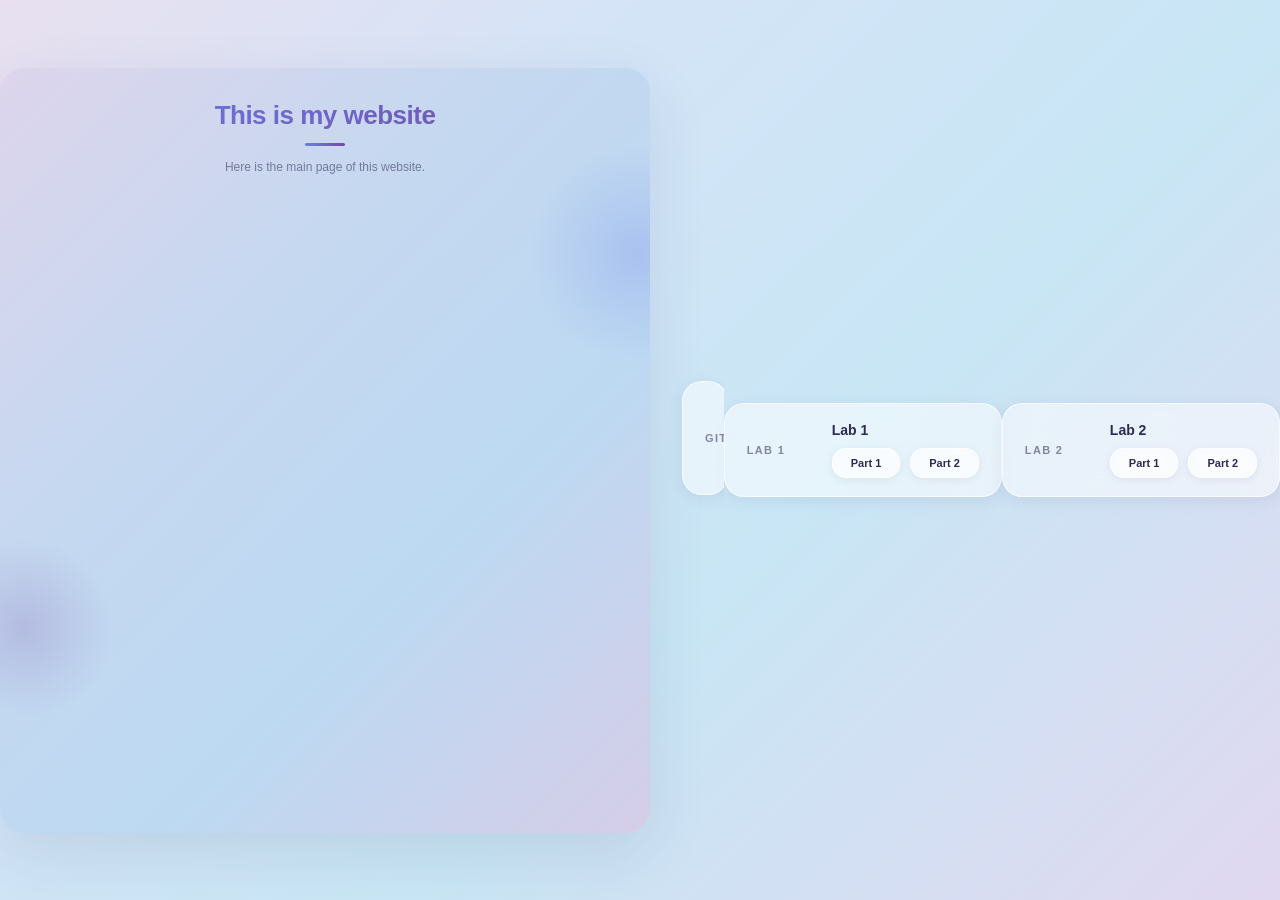
==== index.html @ b0c67c82 "Update index.html" ====
<!doctype html>
<html lang="en">
  <head>
    <meta charset="utf-8" />
        <title>INFT1206 - Home Page </title>
        <!--
        Name: Zijain Yang
        File: index.html
        Date: 2025/05/06
        Lab1 
        -->

        <link rel="stylesheet" href="style.css" />
  </head>
  <body>

    <div class="card-frame">
      <div class="card-header">
        <h1>This is my website</h1>
        <div class="card-divider"></div>
        <p class="card-desc">Here is the main page of this website.</p>
      </div>
    </div>

      <div class="showcase">
        <div class="component-row">
          <div class="component-label">GitHub</div>
          <div class="component-content">
            <h2>GitHub Profile</h2>
            <div class="btn-group">
              <a href="https://github.com/Tom0623/yangz.github.io" class="neu-btn neu-btn-primary" target="_blank">
                Access My GitHub Repository
              </a>
            </div>
          </div>
        </div>
      </div> 

        <div class="component-row">
          <div class="component-label">Lab 1</div>
          <div class="component-content">
            <h3>Lab 1</h3>
            <div class="btn-group">
              <a href="https://tom0623.github.io/yangz.github.io/Lab1/Part%201/index.html" class="neu-btn" target="_blank">
                Part 1
              </a>
              <a href="https://tom0623.github.io/yangz.github.io/Lab1/Part%202/index.html" class="neu-btn" target="_blank">
                Part 2
              </a>
            </div>
          </div>
        </div>

        <div class="component-row">
          <div class="component-label">Lab 2</div>
          <div class="component-content">
            <h3>Lab 2</h3>
            <div class="btn-group">
              <a href="https://tom0623.github.io/yangz.github.io/Lab2/Part%201/index.html" class="neu-btn" target="_blank">
                Part 1
              </a>
              <a href="https://tom0623.github.io/yangz.github.io/Lab2/Part%202/index.html" class="neu-btn" target="_blank">
                Part 2
              </a>
            </div>
          </div>
        </div>
      
      </body>
</html>
---- style.css ----
* { margin: 0; padding: 0; box-sizing: border-box; }

      :root {
        --text: #2D2B55;
        --text-light: rgba(45,43,85,0.55);
        --accent: #667eea;
        --glass: rgba(255, 255, 255, 0.55);
        --glass-hover: rgba(255, 255, 255, 0.72);
        --glass-border: rgba(255, 255, 255, 0.65);
        --glass-shadow: rgba(45, 43, 85, 0.08);
      }

      html, body {
        font-family: 'Inter', 'Noto Sans SC', sans-serif;
        height: 100vh;
        overflow: hidden;
        display: flex;
        align-items: center;
        justify-content: center;
        margin: 0;
        padding: 0;
        /* 浅色渐变背景 */
        background: linear-gradient(135deg, #E8E0F0 0%, #D4E4F7 30%, #C8E6F5 60%, #E0D8F0 100%);
      }

      .card-frame {
        /* 浅色渐变作为卡片内背景 */
        background: linear-gradient(135deg, #DDD5EC 0%, #C5D8F0 35%, #BDD9F2 65%, #D5CDE8 100%);
        border-radius: 24px; /* 建议给外框带一点圆角，更贴合现代 UI */
        overflow: hidden;
        box-shadow: 0 20px 60px rgba(45,43,85,0.1);
        display: flex;
        flex-direction: column;
        width: 90vw;
        max-width: 650px; /* 限制最大宽度，防止在大屏幕上横向拉伸变形 */
        height: 85vh;
        position: relative;
      }

      /* 装饰性背景色块 */
      .card-frame::before {
        content: '';
        position: absolute;
        top: 10%;
        right: -15%;
        width: 220px;
        height: 220px;
        background: radial-gradient(circle, rgba(102,126,234,0.25) 0%, transparent 70%);
        border-radius: 50%;
        z-index: 0;
        pointer-events: none;
      }

      .card-frame::after {
        content: '';
        position: absolute;
        bottom: 15%;
        left: -10%;
        width: 180px;
        height: 180px;
        background: radial-gradient(circle, rgba(118,75,162,0.2) 0%, transparent 70%);
        border-radius: 50%;
        z-index: 0;
        pointer-events: none;
      }

      .card-header { padding: 32px 32px 16px; text-align: center; flex-shrink: 0; position: relative; z-index: 1; }
      .card-header h1 {
        font-size: 26px;
        font-weight: 800;
        color: var(--text);
        margin-bottom: 4px;
        letter-spacing: -0.5px;
        background: linear-gradient(135deg, #667eea, #764ba2);
        -webkit-background-clip: text;
        -webkit-text-fill-color: transparent;
        background-clip: text;
      }
      .card-header p { font-size: 12px; color: var(--text-light); font-weight: 500; }
      
      .card-divider {
        width: 40px;
        height: 3px;
        background: linear-gradient(90deg, #667eea, #764ba2);
        margin: 12px auto 0;
        border-radius: 2px;
      }
      
      .card-desc { font-size: 12px; color: var(--text-light); text-align: center; line-height: 1.6; padding: 12px 28px 0; margin: 0; }

      .showcase {
        flex: 1;
        overflow-y: auto;
        padding: 8px 32px 32px;
        display: flex;
        flex-direction: column;
        gap: 16px;
        position: relative;
        z-index: 1;
      }
      .showcase::-webkit-scrollbar { width: 4px; }
      .showcase::-webkit-scrollbar-track { background: transparent; }
      .showcase::-webkit-scrollbar-thumb { background: rgba(102,126,234,0.2); border-radius: 2px; }

      /* Component Row: 浅色毛玻璃面板 */
      .component-row {
        display: flex;
        align-items: center;
        gap: 20px;
        padding: 18px 22px;
        background: var(--glass);
        backdrop-filter: blur(16px);
        -webkit-backdrop-filter: blur(16px);
        border: 1px solid var(--glass-border);
        box-shadow: 0 4px 16px var(--glass-shadow);
        border-radius: 20px;
        transition: all 0.25s ease;
      }

      .component-row:hover {
        background: var(--glass-hover);
        box-shadow: 0 6px 20px rgba(45,43,85,0.12);
      }

      .component-label { 
        font-size: 11px; 
        font-weight: 800; 
        text-transform: uppercase; 
        letter-spacing: 0.12em; 
        color: var(--text-light); 
        min-width: 65px; 
        flex-shrink: 0; 
      }
      
      /* 核心排版：标题与按钮上下错开，避免拥挤 */
      .component-content { 
        flex: 1; 
        min-width: 0; 
        display: flex; 
        flex-direction: column;
        gap: 10px;
      }

      .component-content h2, .component-content h3 {
        margin: 0;
        color: var(--text);
        font-weight: 700;
      }
      .component-content h2 { font-size: 16px; }
      .component-content h3 { font-size: 14px; }

      /* === Buttons === */
      .btn-group { display: flex; gap: 10px; flex-wrap: wrap; }
      
      /* 重点修复：让 a 标签彻底表现得像个真正的毛玻璃按钮 */
      a.neu-btn {
        display: inline-flex;
        align-items: center;
        justify-content: center;
        text-decoration: none; /* 强行抹除链接自带的下划线 */
        padding: 8px 18px;
        border-radius: 14px;
        font-size: 11px;
        font-weight: 700;
        color: var(--text);
        background: var(--glass);
        backdrop-filter: blur(10px);
        -webkit-backdrop-filter: blur(10px);
        border: 1px solid var(--glass-border);
        box-shadow: 0 2px 8px var(--glass-shadow);
        cursor: pointer;
        transition: all 0.2s ease;
        font-family: inherit;
        white-space: nowrap;
      }
      
      .neu-btn:hover { background: var(--glass-hover); box-shadow: 0 4px 12px rgba(45,43,85,0.12); }
      .neu-btn:active { background: rgba(255,255,255,0.85); }
      
      .neu-btn-primary {
        background: linear-gradient(135deg, rgba(102,126,234,0.2), rgba(118,75,162,0.15));
        border-color: rgba(102,126,234,0.3);
        box-shadow: 0 2px 8px rgba(102,126,234,0.15);
        color: #5A6AE0;
      }
      .neu-btn-primary:hover {
        background: linear-gradient(135deg, rgba(102,126,234,0.3), rgba(118,75,162,0.22));
        box-shadow: 0 4px 14px rgba(102,126,234,0.2);
      }
      .neu-btn-pill { border-radius: 999px; }
      .neu-btn-icon { width: 36px; height: 36px; padding: 0; border-radius: 50%; display: inline-flex; align-items: center; justify-content: center; font-size: 14px; }
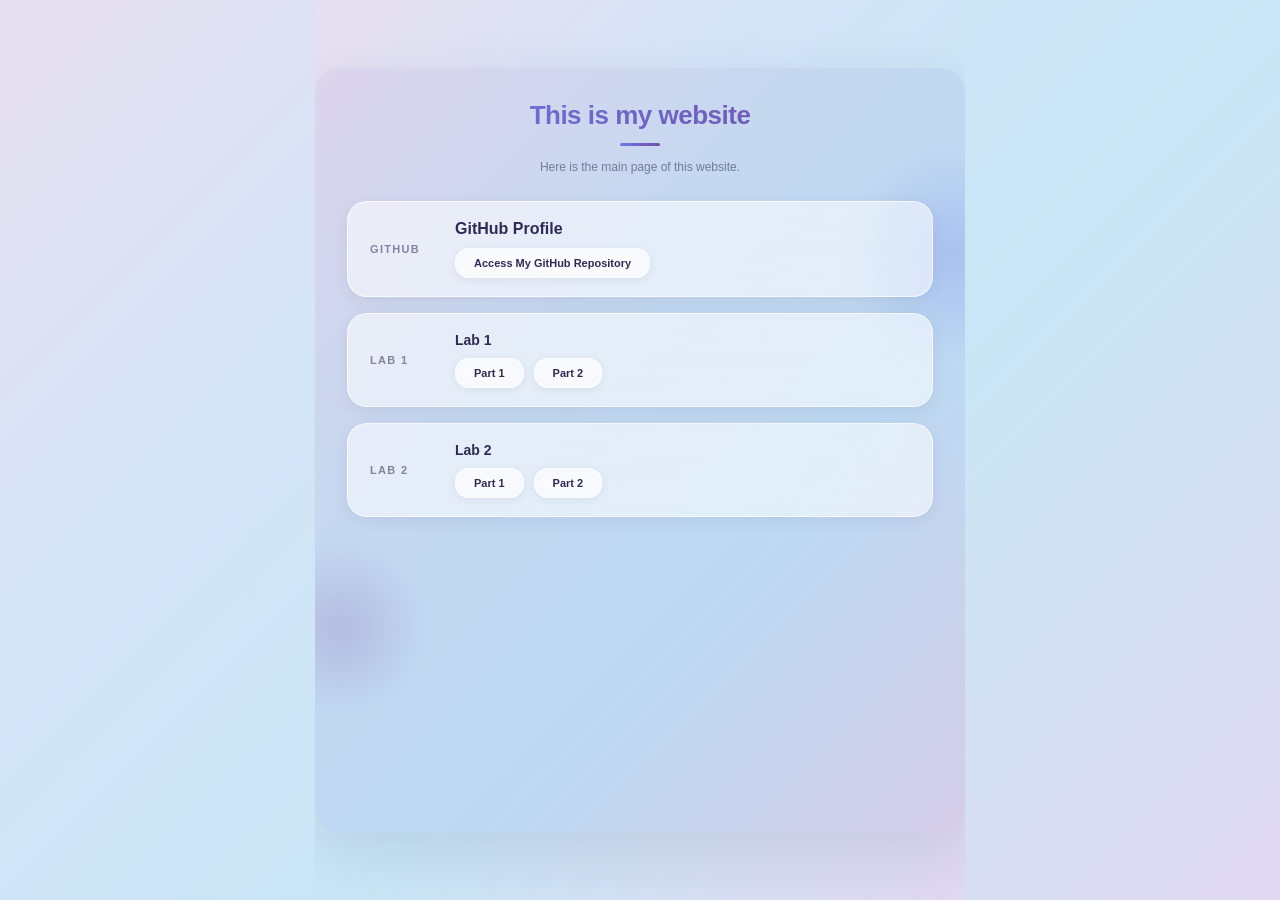
==== commit 04b85581: "Update index.html" ====
--- a/index.html
+++ b/index.html
@@ -20,8 +20,7 @@
         <div class="card-divider"></div>
         <p class="card-desc">Here is the main page of this website.</p>
       </div>
-    </div>
-
+      
       <div class="showcase">
         <div class="component-row">
           <div class="component-label">GitHub</div>
@@ -34,7 +33,6 @@
             </div>
           </div>
         </div>
-      </div> 
 
         <div class="component-row">
           <div class="component-label">Lab 1</div>
@@ -65,6 +63,8 @@
             </div>
           </div>
         </div>
-      
-      </body>
+      </div> 
+    </div>
+
+     </body>
 </html>
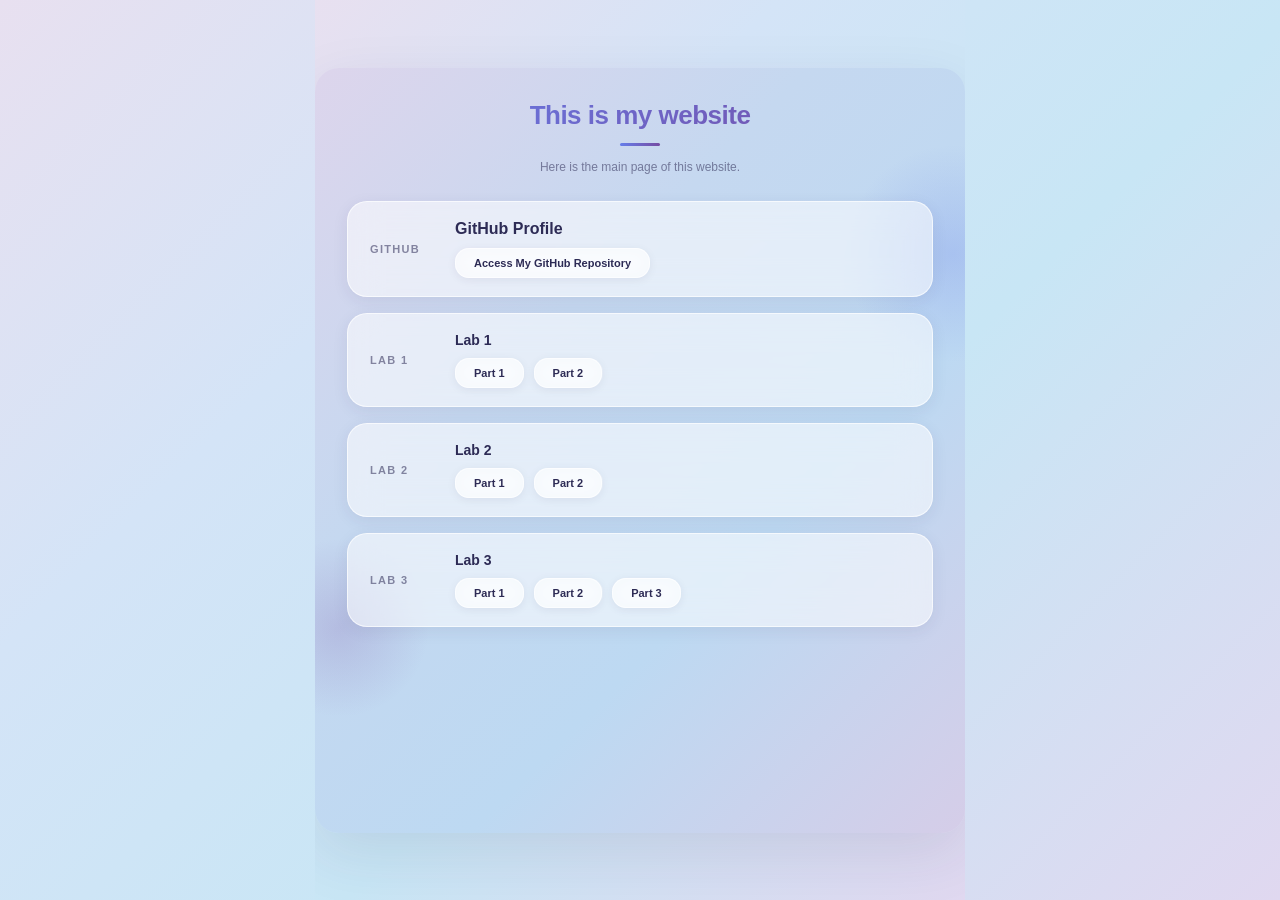
==== commit ccc96423: "mail page" ====
--- a/index.html
+++ b/index.html
@@ -14,57 +14,76 @@
   </head>
   <body>
 
-    <div class="card-frame">
-      <div class="card-header">
-        <h1>This is my website</h1>
-        <div class="card-divider"></div>
-        <p class="card-desc">Here is the main page of this website.</p>
-      </div>
-      
-      <div class="showcase">
-        <div class="component-row">
-          <div class="component-label">GitHub</div>
-          <div class="component-content">
-            <h2>GitHub Profile</h2>
-            <div class="btn-group">
-              <a href="https://github.com/Tom0623/yangz.github.io" class="neu-btn neu-btn-primary" target="_blank">
-                Access My GitHub Repository
-              </a>
-            </div>
+  <div class="card-frame">
+    <div class="card-header">
+      <h1>This is my website</h1>
+      <div class="card-divider"></div>
+      <p class="card-desc">Here is the main page of this website.</p>
+    </div>
+
+    <div class="showcase">
+      <div class="component-row">
+        <div class="component-label">GitHub</div>
+        <div class="component-content">
+          <h2>GitHub Profile</h2>
+          <div class="btn-group">
+            <a href="https://github.com/Tom0623/yangz.github.io" class="neu-btn neu-btn-primary" target="_blank">
+              Access My GitHub Repository
+            </a>
           </div>
         </div>
+      </div>
 
-        <div class="component-row">
-          <div class="component-label">Lab 1</div>
-          <div class="component-content">
-            <h3>Lab 1</h3>
-            <div class="btn-group">
-              <a href="https://tom0623.github.io/yangz.github.io/Lab1/Part%201/index.html" class="neu-btn" target="_blank">
-                Part 1
-              </a>
-              <a href="https://tom0623.github.io/yangz.github.io/Lab1/Part%202/index.html" class="neu-btn" target="_blank">
-                Part 2
-              </a>
-            </div>
+      <div class="component-row">
+        <div class="component-label">Lab 1</div>
+        <div class="component-content">
+          <h3>Lab 1</h3>
+          <div class="btn-group">
+            <a href="https://tom0623.github.io/yangz.github.io/Lab1/Part%201/index.html" class="neu-btn" target="_blank">
+              Part 1
+            </a>
+            <a href="https://tom0623.github.io/yangz.github.io/Lab1/Part%202/index.html" class="neu-btn" target="_blank">
+              Part 2
+            </a>
           </div>
         </div>
+      </div>
 
-        <div class="component-row">
-          <div class="component-label">Lab 2</div>
-          <div class="component-content">
-            <h3>Lab 2</h3>
-            <div class="btn-group">
-              <a href="https://tom0623.github.io/yangz.github.io/Lab2/Part%201/index.html" class="neu-btn" target="_blank">
-                Part 1
-              </a>
-              <a href="https://tom0623.github.io/yangz.github.io/Lab2/Part%202/index.html" class="neu-btn" target="_blank">
-                Part 2
-              </a>
-            </div>
+      <div class="component-row">
+        <div class="component-label">Lab 2</div>
+        <div class="component-content">
+          <h3>Lab 2</h3>
+          <div class="btn-group">
+            <a href="https://tom0623.github.io/yangz.github.io/Lab2/Part%201/index.html" class="neu-btn" target="_blank">
+              Part 1
+            </a>
+            <a href="https://tom0623.github.io/yangz.github.io/Lab2/Part%202/index.html" class="neu-btn" target="_blank">
+              Part 2
+            </a>
           </div>
         </div>
-      </div> 
-    </div>
+      </div>
 
+      <div class="component-row">
+        <div class="component-label">Lab 3</div>
+        <div class="component-content">
+          <h3>Lab 3</h3>
+          <div class="btn-group">
+            <a href="https://tom0623.github.io/yangz.github.io/Lab3/Part%201/index.html" class="neu-btn" target="_blank">
+              Part 1
+            </a>
+            <a href="https://tom0623.github.io/yangz.github.io/Lab3/Part%202/index.html" class="neu-btn" target="_blank">
+              Part 2
+            </a>
+            <a href="https://tom0623.github.io/yangz.github.io/Lab3/Part%203/index.html" class="neu-btn" target="_blank">
+              Part 3
+            </a>
+          </div>
+        </div>
+      </div>
+
+
+
+    </div> </div>
      </body>
 </html>
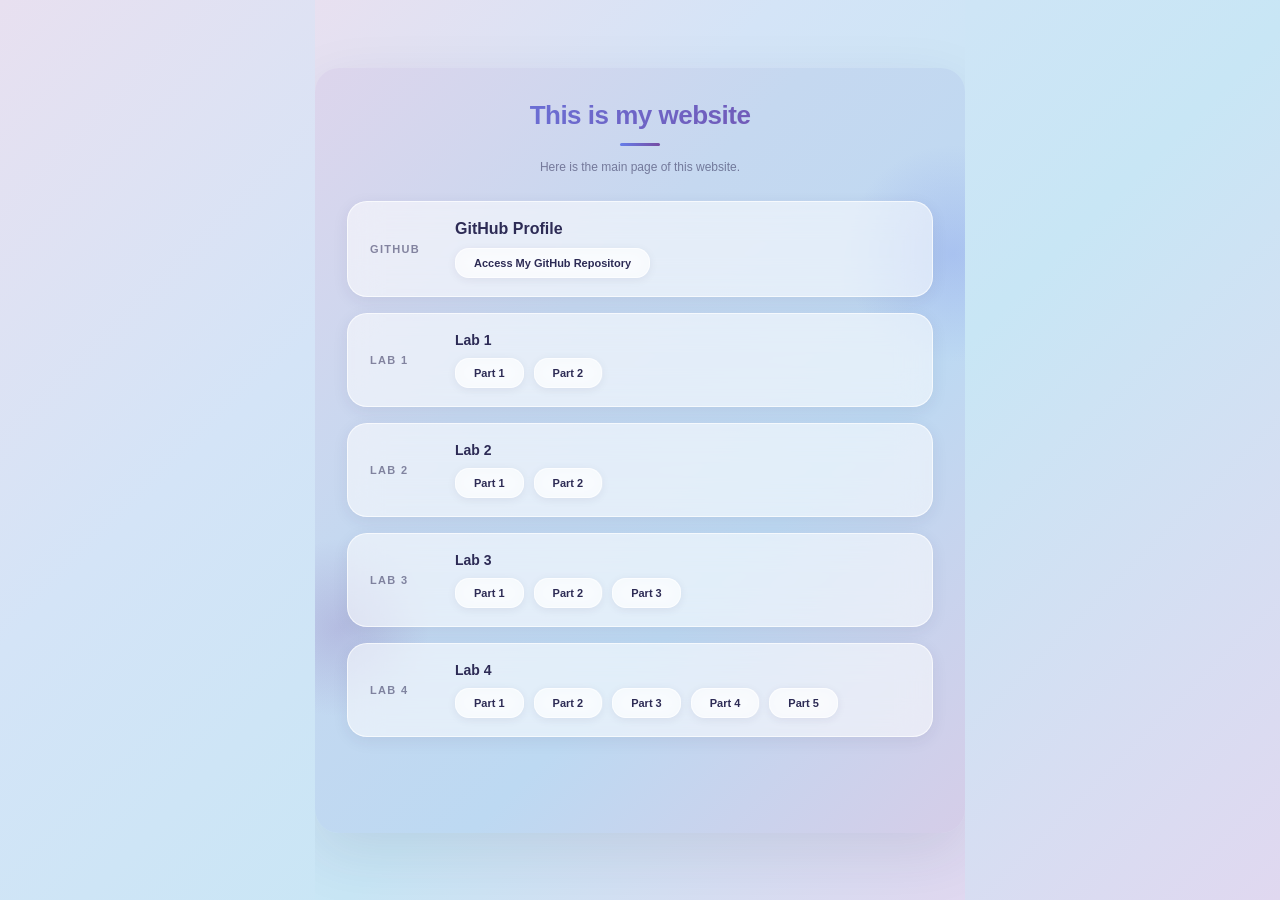
==== commit c9384ae0: "Add the Lab 4" ====
--- a/index.html
+++ b/index.html
@@ -4,10 +4,10 @@
     <meta charset="utf-8" />
         <title>INFT1206 - Home Page </title>
         <!--
-        Name: Zijain Yang
+        Name: Zijian Yang
         File: index.html
         Date: 2025/05/06
-        Lab1 
+        main
         -->
 
         <link rel="stylesheet" href="style.css" />
@@ -82,6 +82,30 @@
         </div>
       </div>
 
+      <div class="component-row">
+        <div class="component-label">Lab 4</div>
+        <div class="component-content">
+          <h3>Lab 4</h3>
+          <div class="btn-group">
+            <a href="https://tom0623.github.io/yangz.github.io/Lab4/Part%201/index.html" class="neu-btn" target="_blank">
+              Part 1
+            </a>
+            <a href="https://tom0623.github.io/yangz.github.io/Lab4/Part%202/index.html" class="neu-btn" target="_blank">
+              Part 2
+            </a>
+            <a href="https://tom0623.github.io/yangz.github.io/Lab4/Part%203/index.html" class="neu-btn" target="_blank">
+              Part 3
+            </a>
+            <a href="https://tom0623.github.io/yangz.github.io/Lab4/Part%204/index.html" class="neu-btn" target="_blank">
+              Part 4
+            </a>
+            <a href="https://tom0623.github.io/yangz.github.io/Lab4/Part%205/index.html" class="neu-btn" target="_blank">
+              Part 5
+            </a>
+          </div>
+        </div>
+      </div>
+
 
 
     </div> </div>
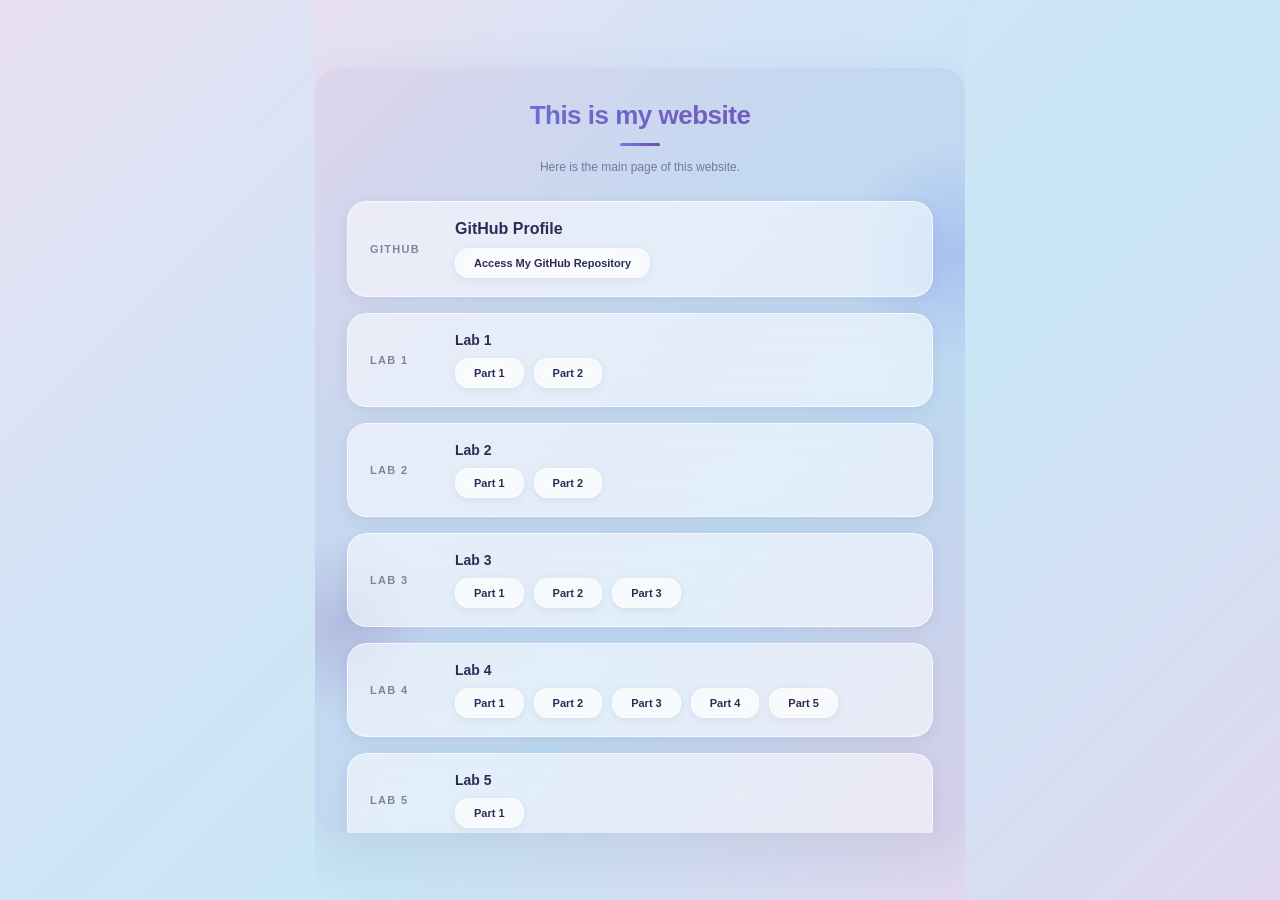
==== commit f1988884: "lab 5" ====
--- a/index.html
+++ b/index.html
@@ -1,7 +1,7 @@
 <!doctype html>
 <html lang="en">
   <head>
-    <meta charset="utf-8" />
+    <meta charset="utf-8" >
         <title>INFT1206 - Home Page </title>
         <!--
         Name: Zijian Yang
@@ -106,6 +106,18 @@
         </div>
       </div>
 
+      <div class="component-row">
+        <div class="component-label">Lab 5</div>
+        <div class="component-content">
+          <h3>Lab 5</h3>
+          <div class="btn-group">
+            <a href="https://tom0623.github.io/yangz.github.io/Lab5/Part%201/index.html" class="neu-btn" target="_blank">
+              Part 1
+            </a>
+          </div>
+        </div>
+      </div>
+
 
 
     </div> </div>
